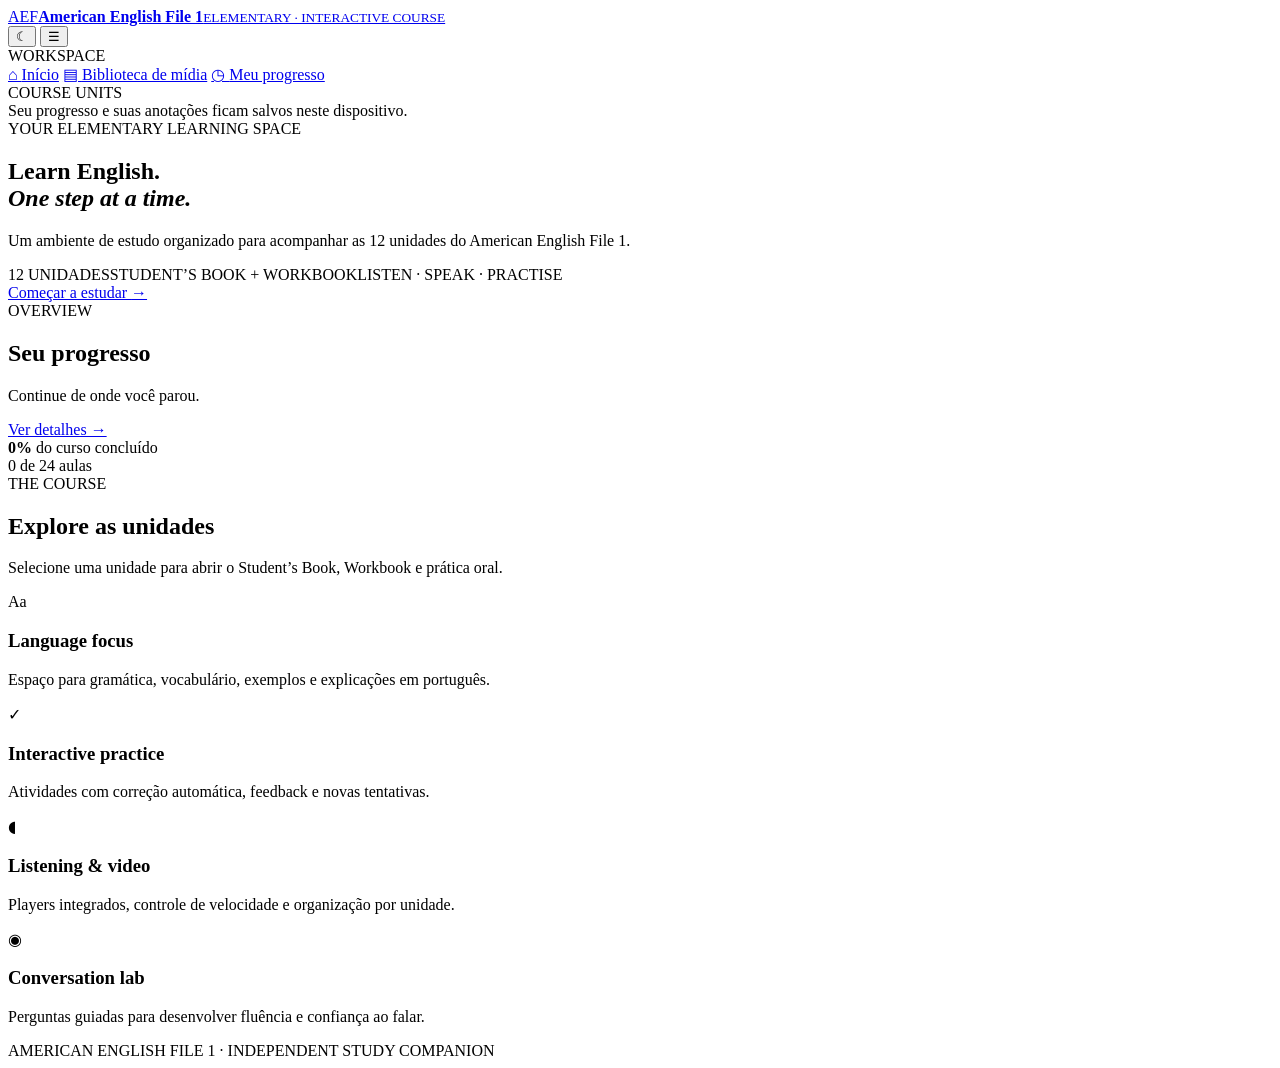
==== index.html @ eca78635 "Add responsive American English File 1 course interface" ====
<!doctype html>
<html lang="pt-BR">
<head>
<meta charset="utf-8">
<meta name="viewport" content="width=device-width, initial-scale=1, viewport-fit=cover">
<meta name="theme-color" content="#172b4d">
<meta name="description" content="American English File 1 — interactive Elementary course companion">
<title>American English File 1 · Elementary</title>
<link rel="stylesheet" href="styles.css">
</head>
<body>
<header class="topbar">
  <a class="brand" href="#home" aria-label="Course home"><span class="brand-mark">AEF</span><span><b>American English File 1</b><small>ELEMENTARY · INTERACTIVE COURSE</small></span></a>
  <div class="top-actions">
    <button id="themeToggle" class="icon-btn" aria-label="Alternar tema" title="Alternar tema">☾</button>
    <button id="menuToggle" class="icon-btn mobile-only" aria-label="Abrir menu">☰</button>
  </div>
</header>
<div class="app-shell">
  <aside class="sidebar" id="sidebar">
    <div class="side-label">WORKSPACE</div>
    <a class="nav-link active" href="#home" data-route="home">⌂ <span>Início</span></a>
    <a class="nav-link" href="#library" data-route="library">▤ <span>Biblioteca de mídia</span></a>
    <a class="nav-link" href="#progress" data-route="progress">◷ <span>Meu progresso</span></a>
    <div class="side-label units-label">COURSE UNITS</div>
    <nav id="unitNav" class="unit-nav"></nav>
    <div class="sidebar-foot">Seu progresso e suas anotações ficam salvos neste dispositivo.</div>
  </aside>
  <main id="main" class="main-content" tabindex="-1">
    <section class="hero">
      <div class="eyebrow">YOUR ELEMENTARY LEARNING SPACE</div>
      <h1>Learn English.<br><em>One step at a time.</em></h1>
      <p>Um ambiente de estudo organizado para acompanhar as 12 unidades do American English File 1.</p>
      <div class="hero-meta"><span>12 UNIDADES</span><span>STUDENT’S BOOK + WORKBOOK</span><span>LISTEN · SPEAK · PRACTISE</span></div>
      <a class="primary-btn" href="#unit-1">Começar a estudar <span>→</span></a>
    </section>
    <section class="section-block">
      <div class="section-heading"><div><span class="eyebrow">OVERVIEW</span><h2>Seu progresso</h2><p>Continue de onde você parou.</p></div><a href="#progress" class="text-link">Ver detalhes →</a></div>
      <div class="progress-card">
        <div class="progress-top"><div><strong id="progressPercent">0%</strong><span> do curso concluído</span></div><span id="progressCount">0 de 24 aulas</span></div>
        <div class="progress-track"><div id="progressBar" class="progress-fill"></div></div>
      </div>
    </section>
    <section class="section-block">
      <div class="section-heading"><div><span class="eyebrow">THE COURSE</span><h2>Explore as unidades</h2><p>Selecione uma unidade para abrir o Student’s Book, Workbook e prática oral.</p></div></div>
      <div class="unit-grid" id="unitGrid"></div>
    </section>
    <section class="section-block feature-grid">
      <article class="feature-card"><span class="feature-icon">Aa</span><h3>Language focus</h3><p>Espaço para gramática, vocabulário, exemplos e explicações em português.</p></article>
      <article class="feature-card"><span class="feature-icon">✓</span><h3>Interactive practice</h3><p>Atividades com correção automática, feedback e novas tentativas.</p></article>
      <article class="feature-card"><span class="feature-icon">◖</span><h3>Listening & video</h3><p>Players integrados, controle de velocidade e organização por unidade.</p></article>
      <article class="feature-card"><span class="feature-icon">◉</span><h3>Conversation lab</h3><p>Perguntas guiadas para desenvolver fluência e confiança ao falar.</p></article>
    </section>
    <footer>AMERICAN ENGLISH FILE 1 · INDEPENDENT STUDY COMPANION</footer>
  </main>
</div>
<div id="toast" class="toast" role="status" aria-live="polite"></div>
<script src="app.js" defer></script>
</body>
</html>
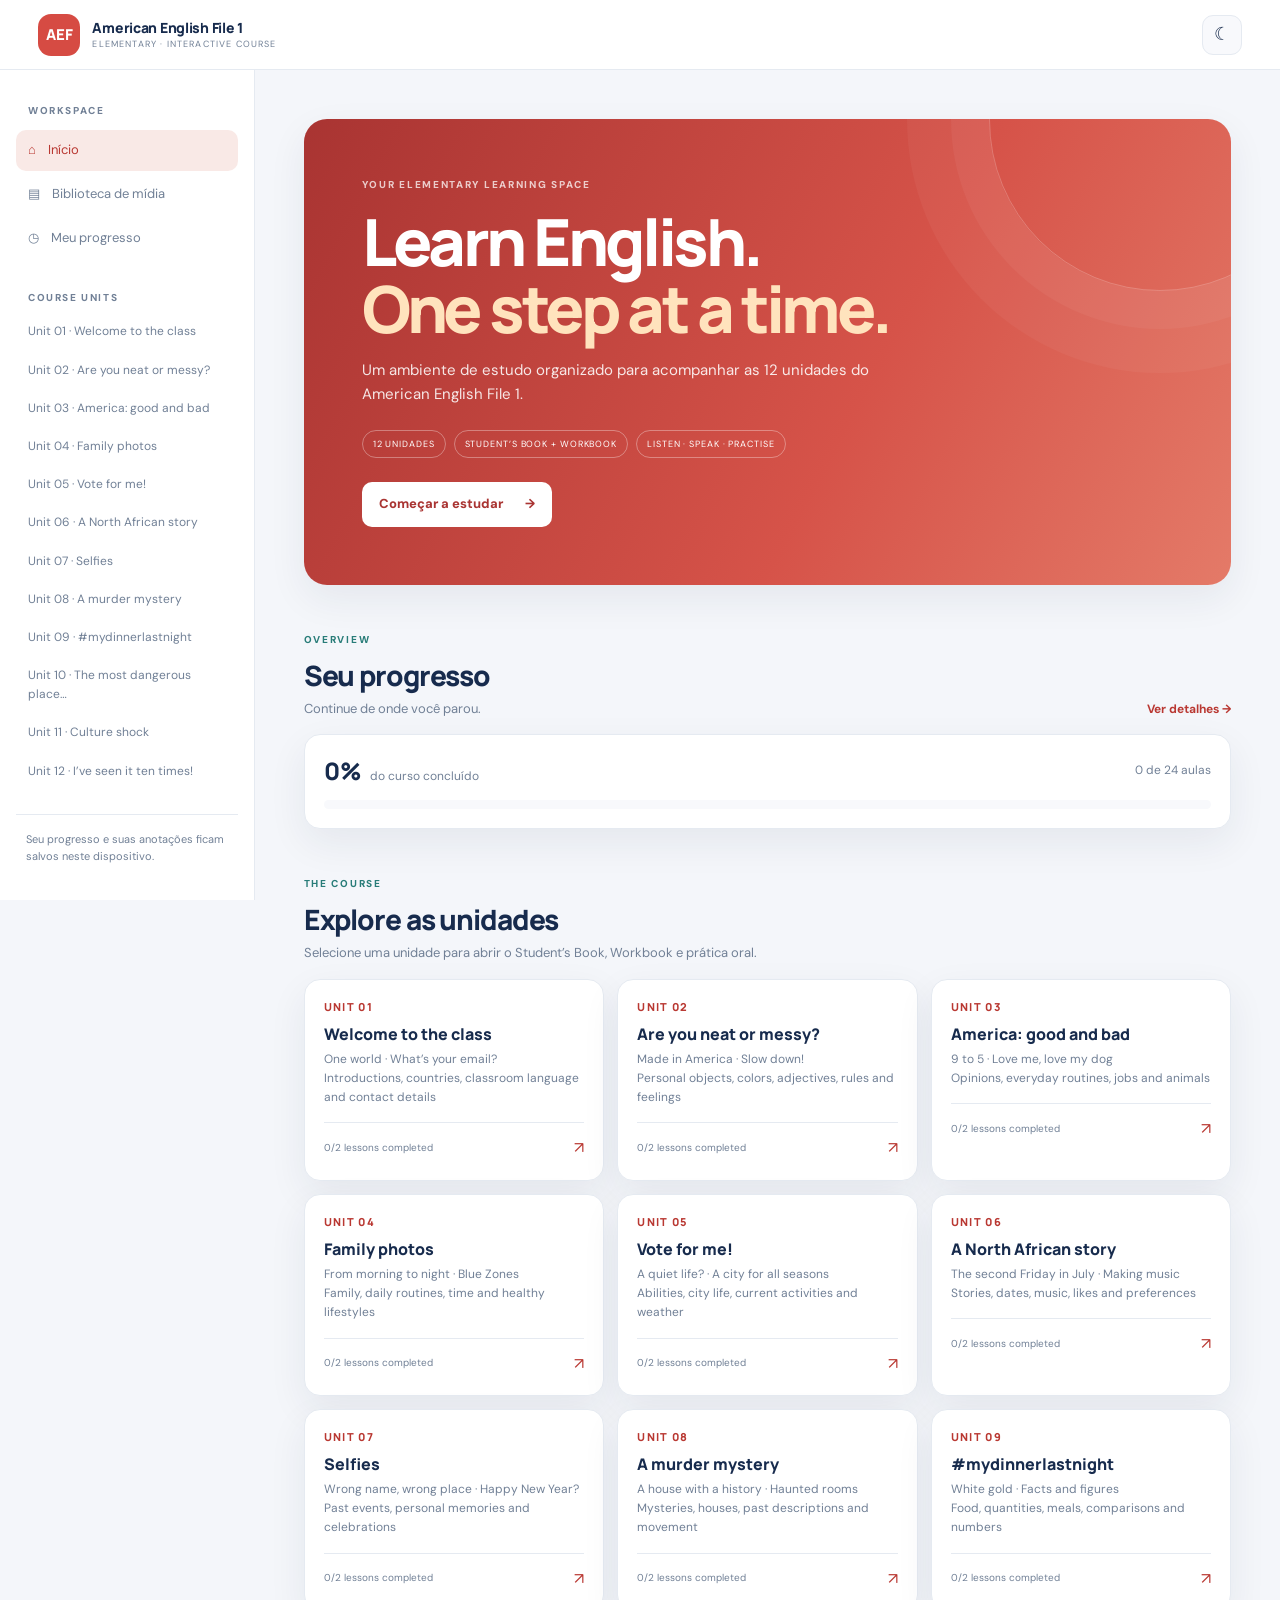
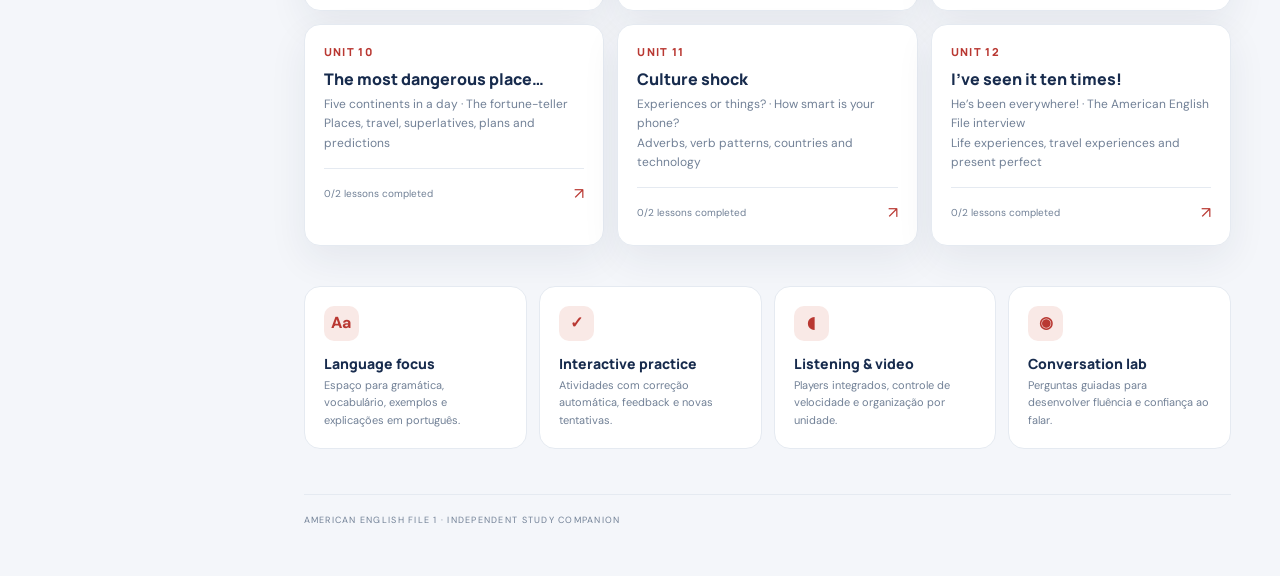
==== commit f7fdbee5: "Refresh course assets to bypass browser cache" ====
--- a/index.html
+++ b/index.html
@@ -6,7 +6,7 @@
 <meta name="theme-color" content="#172b4d">
 <meta name="description" content="American English File 1 — interactive Elementary course companion">
 <title>American English File 1 · Elementary</title>
-<link rel="stylesheet" href="styles.css">
+<link rel="stylesheet" href="styles.css?v=20261117-3">
 </head>
 <body>
 <header class="topbar">
@@ -55,6 +55,6 @@
   </main>
 </div>
 <div id="toast" class="toast" role="status" aria-live="polite"></div>
-<script src="app.js" defer></script>
+<script src="app.js?v=20261117-3" defer></script>
 </body>
 </html>
--- a/styles.css
+++ b/styles.css
@@ -0,0 +1,96 @@
+@import url('https://fonts.googleapis.com/css2?family=DM+Sans:wght@400;500;600;700&family=Manrope:wght@400;500;600;700;800&display=swap');
+:root{color-scheme:light;--bg:#f4f6fa;--surface:#fff;--surface2:#f8f9fc;--ink:#172b4d;--muted:#718096;--line:#e5eaf1;--accent:#d64b43;--accent2:#b93832;--teal:#287c78;--soft:#f9e9e6;--shadow:0 14px 38px rgba(25,42,70,.07)}
+[data-theme="dark"]{color-scheme:dark;--bg:#101722;--surface:#182332;--surface2:#202d3e;--ink:#edf3fb;--muted:#a8b5c6;--line:#2d3b4e;--accent:#f0786e;--accent2:#ff9288;--teal:#68c1b7;--soft:#3a292d;--shadow:0 14px 38px rgba(0,0,0,.22)}
+*{box-sizing:border-box}html{scroll-behavior:smooth;scroll-padding-top:86px}body{margin:0;background:var(--bg);color:var(--ink);font-family:'DM Sans',sans-serif;line-height:1.6}a{color:inherit;text-decoration:none}button,input,textarea,select{font:inherit}button{cursor:pointer}.topbar{height:70px;position:sticky;top:0;z-index:20;background:var(--surface);border-bottom:1px solid var(--line);display:flex;align-items:center;justify-content:space-between;padding:0 clamp(16px,3vw,42px)}.brand{display:flex;gap:12px;align-items:center}.brand-mark{width:42px;height:42px;border-radius:13px;background:var(--accent);color:white;display:grid;place-items:center;font:800 15px Manrope}.brand b{display:block;font:800 14px Manrope;letter-spacing:-.02em}.brand small{display:block;color:var(--muted);font-size:9px;letter-spacing:.13em}.top-actions{display:flex;gap:8px}.icon-btn{border:1px solid var(--line);background:var(--surface2);color:var(--ink);border-radius:11px;width:40px;height:40px;font-size:18px}.mobile-only{display:none}.app-shell{max-width:1600px;margin:auto;display:grid;grid-template-columns:255px minmax(0,1fr);min-height:calc(100vh - 70px)}.sidebar{position:sticky;top:70px;height:calc(100vh - 70px);overflow:auto;background:var(--surface);border-right:1px solid var(--line);padding:25px 16px}.side-label{font-size:10px;font-weight:800;letter-spacing:.16em;color:var(--muted);padding:8px 12px}.nav-link{display:flex;gap:12px;align-items:center;padding:10px 12px;margin:3px 0;border-radius:10px;color:var(--muted);font-size:13px}.nav-link.active,.nav-link:hover{background:var(--soft);color:var(--accent2)}.units-label{margin-top:24px}.unit-nav{display:grid;gap:3px}.unit-nav a{padding:8px 12px;border-radius:9px;color:var(--muted);font-size:12px}.unit-nav a:hover{background:var(--surface2);color:var(--ink)}.sidebar-foot{border-top:1px solid var(--line);margin-top:25px;padding:16px 10px;color:var(--muted);font-size:11px}.main-content{padding:clamp(18px,3.8vw,52px);min-width:0;max-width:1300px;width:100%;margin:auto}.hero{background:linear-gradient(118deg,#a93432,#d65349 60%,#e47a68);border-radius:23px;padding:clamp(26px,5vw,58px);color:#fff;position:relative;overflow:hidden;box-shadow:var(--shadow)}.hero:after{content:"";position:absolute;width:340px;height:340px;border:1px solid #ffffff38;border-radius:50%;right:-100px;top:-170px;box-shadow:0 0 0 38px #ffffff0b,0 0 0 82px #ffffff0a}.eyebrow{font-size:10px;letter-spacing:.17em;font-weight:800;color:var(--teal)}.hero .eyebrow{color:#ffffffbd}.hero h1{font:800 clamp(36px,5.3vw,65px)/1.04 Manrope;letter-spacing:-.055em;margin:15px 0}.hero h1 em{font-style:normal;color:#ffe3bd}.hero p{max-width:570px;color:#ffffffdf;font-size:15px}.hero-meta{display:flex;gap:8px;flex-wrap:wrap;margin:24px 0}.hero-meta span{font-size:9px;letter-spacing:.1em;border:1px solid #ffffff55;border-radius:40px;padding:6px 10px}.primary-btn{display:inline-flex;gap:22px;align-items:center;background:#fff;color:#a93432;padding:12px 17px;border-radius:10px;font-weight:800;font-size:13px}.section-block{margin-top:40px}.section-heading{display:flex;align-items:end;justify-content:space-between;gap:15px;margin-bottom:15px}.section-heading h2{font:800 clamp(21px,2.5vw,28px) Manrope;letter-spacing:-.04em;margin:5px 0}.section-heading p{color:var(--muted);font-size:13px;margin:0}.text-link{color:var(--accent2);font-weight:700;font-size:12px}.progress-card,.feature-card,.unit-card,.panel{background:var(--surface);border:1px solid var(--line);border-radius:16px;padding:19px;box-shadow:var(--shadow)}.progress-top{display:flex;justify-content:space-between;align-items:center;font-size:12px;color:var(--muted)}.progress-top strong{font:800 24px Manrope;color:var(--ink);margin-right:5px}.progress-track{height:9px;background:var(--surface2);border-radius:20px;margin-top:13px;overflow:hidden}.progress-fill{height:100%;width:0;background:linear-gradient(90deg,var(--teal),#7bb8a5);border-radius:20px;transition:width .25s}.unit-grid{display:grid;grid-template-columns:repeat(3,minmax(0,1fr));gap:13px}.unit-card{transition:transform .18s,border-color .18s;min-width:0}.unit-card:hover{transform:translateY(-3px);border-color:var(--accent)}.unit-card .unit-num{font:800 11px Manrope;color:var(--accent2);letter-spacing:.12em}.unit-card h3{font:800 16px Manrope;margin:9px 0 5px}.unit-card p{color:var(--muted);font-size:12px;margin:0;min-height:38px}.unit-card .unit-footer{display:flex;justify-content:space-between;align-items:center;border-top:1px solid var(--line);margin-top:15px;padding-top:12px;color:var(--muted);font-size:10px}.unit-card .arrow{color:var(--accent2);font-size:16px}.feature-grid{display:grid;grid-template-columns:repeat(4,minmax(0,1fr));gap:12px}.feature-card{box-shadow:none}.feature-icon{width:35px;height:35px;display:grid;place-items:center;border-radius:10px;background:var(--soft);color:var(--accent2);font-weight:800}.feature-card h3{font:800 14px Manrope;margin:13px 0 4px}.feature-card p{font-size:11px;color:var(--muted);margin:0}footer{border-top:1px solid var(--line);margin-top:45px;padding-top:18px;color:var(--muted);font-size:9px;letter-spacing:.14em}
+.lesson-head{display:flex;justify-content:space-between;gap:15px;align-items:flex-start;margin-bottom:22px}.lesson-head h1{font:800 clamp(27px,4vw,42px) Manrope;letter-spacing:-.05em;margin:6px 0}.lesson-head p{color:var(--muted);margin:0}.lesson-actions{display:flex;gap:8px;flex-wrap:wrap}.pill{background:var(--surface2);border:1px solid var(--line);padding:5px 9px;border-radius:30px;font-size:10px;color:var(--muted)}.tabs{display:flex;gap:6px;overflow:auto;border-bottom:1px solid var(--line);margin:22px 0 18px}.tab-btn{white-space:nowrap;border:0;border-bottom:2px solid transparent;padding:11px 14px;background:transparent;color:var(--muted);font-weight:700;font-size:12px}.tab-btn.active{border-color:var(--accent);color:var(--accent2)}.content-grid{display:grid;grid-template-columns:1.1fr .9fr;gap:14px}.panel h2{font:800 18px Manrope;margin:0 0 10px}.panel h3{font:800 14px Manrope}.panel p,.panel li{font-size:13px}.muted{color:var(--muted)}.callout{background:var(--surface2);border-left:3px solid var(--teal);padding:12px;border-radius:8px;font-size:12px}.practice-q{padding:15px 0;border-top:1px solid var(--line)}.practice-q:first-child{border-top:0}.practice-q label{display:block;font-weight:700;font-size:13px;margin-bottom:8px}.practice-q input{width:100%;border:1px solid var(--line);border-radius:9px;background:var(--surface2);color:var(--ink);padding:10px}.option-list{display:grid;gap:7px}.option{display:flex;gap:9px;align-items:center;border:1px solid var(--line);border-radius:9px;padding:9px;font-size:12px}.feedback{font-size:11px;margin-top:8px;padding:8px;border-radius:8px}.feedback.good{background:#e0f3e8;color:#20643c}.feedback.bad{background:#fae6e3;color:#8a3029}.action-btn{border:0;border-radius:9px;background:var(--accent);color:white;padding:10px 14px;font-weight:800;font-size:12px}.secondary-btn{border:1px solid var(--line);border-radius:9px;background:var(--surface2);color:var(--ink);padding:9px 12px;font-weight:700;font-size:11px}.conversation-list{display:grid;gap:10px}.conversation-item{background:var(--surface2);border:1px solid var(--line);padding:13px;border-radius:10px}.conversation-item b{display:block;font-size:12px}.conversation-item p{margin:4px 0 0;color:var(--muted);font-size:12px}.notes-area{width:100%;min-height:120px;resize:vertical;border:1px solid var(--line);border-radius:10px;padding:12px;background:var(--surface2);color:var(--ink)}.media-row{display:grid;grid-template-columns:1fr auto;gap:10px;align-items:center;border-bottom:1px solid var(--line);padding:12px 0}.media-row audio,.media-row video{width:100%;max-width:100%}.speed-select{border:1px solid var(--line);border-radius:8px;padding:7px;background:var(--surface2);color:var(--ink)}.empty-state{border:1px dashed var(--line);border-radius:12px;padding:22px;color:var(--muted);font-size:12px}.toast{position:fixed;bottom:20px;left:50%;transform:translate(-50%,20px);background:var(--ink);color:var(--bg);padding:10px 16px;border-radius:10px;font-size:12px;opacity:0;pointer-events:none;transition:.2s;z-index:50}.toast.show{opacity:1;transform:translate(-50%,0)}
+@media(max-width:1050px){.unit-grid{grid-template-columns:repeat(2,minmax(0,1fr))}.feature-grid{grid-template-columns:repeat(2,minmax(0,1fr))}.content-grid{grid-template-columns:1fr}}
+@media(max-width:720px){.topbar{height:62px}.mobile-only{display:block}.app-shell{display:block}.sidebar{position:fixed;z-index:30;top:62px;bottom:0;left:0;width:min(82vw,310px);height:auto;transform:translateX(-105%);transition:transform .22s;box-shadow:var(--shadow)}.sidebar.open{transform:translateX(0)}.main-content{padding:16px}.hero{border-radius:17px;padding:26px 22px}.hero h1{font-size:39px}.hero p{font-size:13px}.hero-meta{gap:6px}.hero-meta span{font-size:8px}.unit-grid{grid-template-columns:1fr 1fr;gap:9px}.unit-card{padding:14px}.unit-card h3{font-size:13px}.unit-card p{font-size:10px;min-height:50px}.feature-grid{gap:8px}.feature-card{padding:13px}.feature-card p{font-size:10px}.section-block{margin-top:29px}.section-heading{align-items:flex-start}.section-heading p{font-size:11px}.progress-card{padding:15px}.progress-top{font-size:10px}.lesson-head{display:block}.lesson-actions{margin-top:12px}}
+@media(max-width:390px){.unit-grid{grid-template-columns:1fr}.feature-grid{grid-template-columns:1fr 1fr}.brand b{font-size:12px}.brand small{font-size:8px}}
+@media(prefers-reduced-motion:reduce){*{scroll-behavior:auto!important;transition:none!important}}
+
+/* Source-based course content */
+.grammar-grid{display:grid;grid-template-columns:repeat(2,minmax(0,1fr));gap:13px}
+.grammar-card{min-width:0}
+.grammar-card h3{font:800 16px Manrope;margin:8px 0}
+.example-box{background:var(--surface2);border:1px solid var(--line);border-radius:9px;padding:11px;margin:12px 0;font-size:12px}
+.example-box .muted{margin-top:5px}
+.error-box{background:var(--soft);border-radius:9px;padding:11px;font-size:12px;margin-top:10px}
+.vocab-list,.chunk-list{display:grid;gap:0}
+.vocab-row,.chunk-row{display:grid;grid-template-columns:minmax(125px,.65fr) minmax(0,1.35fr);gap:15px;padding:12px 0;border-bottom:1px solid var(--line);font-size:12px}
+.vocab-row:last-child,.chunk-row:last-child{border-bottom:0}
+.vocab-row small,.chunk-row small{display:block;color:var(--muted);font-size:11px;margin-top:4px}
+.schedule-list{display:grid;gap:0;margin-top:10px}
+.schedule-row{display:flex;justify-content:space-between;gap:12px;padding:8px 0;border-bottom:1px solid var(--line);font-size:12px}
+.schedule-row:last-child{border-bottom:0}
+.practice-q{padding:14px 0;border-top:1px solid var(--line)}
+.practice-q:first-child{border-top:0}
+.practice-q>label{display:block;font-weight:700;font-size:13px;margin-bottom:9px}
+.option-list{display:grid;gap:7px}
+.option{display:flex;align-items:center;gap:8px;padding:9px;border:1px solid var(--line);border-radius:9px;font-size:12px;cursor:pointer}
+.option input{accent-color:var(--accent)}
+.answer-input{width:100%;padding:10px;border:1px solid var(--line);border-radius:9px;background:var(--surface2);color:var(--ink)}
+.feedback{display:none;margin-top:8px;padding:8px 10px;border-radius:8px;font-size:11px}
+.feedback.good,.feedback.bad{display:block}
+.feedback.good{background:#e0f3e8;color:#20643c}
+.feedback.bad{background:#fae6e3;color:#8a3029}
+.quiz-result{display:inline-block;margin-left:12px;font-weight:800;font-size:12px}
+.media-entry{border:1px solid var(--line);border-radius:11px;margin:10px 0;overflow:hidden;background:var(--surface)}
+.media-entry>summary{display:grid;grid-template-columns:72px minmax(0,1fr) 22px;gap:12px;align-items:center;padding:12px;cursor:pointer;list-style:none}
+.media-entry>summary::-webkit-details-marker{display:none}
+.media-entry>summary b,.media-entry>summary small{display:block}
+.media-entry>summary b{font-size:12px}
+.media-entry>summary small{color:var(--muted);font-size:10px;margin-top:3px}
+.track-number{display:inline-grid;place-items:center;background:var(--surface2);border-radius:8px;padding:8px;font-size:11px;font-weight:800;color:var(--accent2)}
+.media-entry-body{padding:12px;border-top:1px solid var(--line);min-width:0}
+.media-entry-body audio,.media-entry-body video{display:block;width:100%;max-width:100%;margin:10px 0}
+.media-entry-body video{aspect-ratio:16/9;background:#111;border-radius:9px}
+.media-status{font-size:11px;color:var(--muted);overflow-wrap:anywhere}
+.speed-label{display:flex;gap:8px;align-items:center;color:var(--muted);font-size:11px}
+.speed-select{border:1px solid var(--line);border-radius:8px;padding:6px;background:var(--surface2);color:var(--ink)}
+.listening-prompts{margin-top:12px}
+.prompt-row{padding:9px 0;border-top:1px solid var(--line)}
+.prompt-row b{font-size:11px;color:var(--teal)}
+.prompt-row p{font-size:11px;color:var(--muted);margin:4px 0}
+@media(max-width:720px){.grammar-grid{grid-template-columns:1fr}.vocab-row,.chunk-row{grid-template-columns:1fr;gap:5px}.media-entry>summary{grid-template-columns:60px minmax(0,1fr) 18px;padding:10px}.track-number{font-size:10px;padding:7px}.quiz-result{display:block;margin:10px 0 0}}
+@media print{.tabs,.lesson-actions,.action-btn,.secondary-btn{display:none!important}.media-entry:not([open]) .media-entry-body{display:none}.panel,.grammar-card{break-inside:avoid}}
+
+
+/* Exercise layout fix: keep question text, radio controls and options aligned */
+.practice-q > .question-label{display:block;font-weight:700;font-size:13px;line-height:1.5;margin:0 0 10px}
+.practice-q .option-list{display:grid;grid-template-columns:1fr;gap:8px}
+.practice-q .option{display:flex;flex-direction:row;align-items:flex-start;justify-content:flex-start;gap:10px;width:100%;min-width:0;padding:11px 13px;margin:0;text-align:left;line-height:1.45;background:var(--surface2)}
+.practice-q .option input[type="radio"]{display:block;flex:0 0 17px;width:17px;height:17px;min-width:17px;margin:2px 0 0;accent-color:var(--accent)}
+.practice-q .option input[type="radio"] + span{min-width:0;flex:1}
+.practice-q .answer-input{display:block;width:100%;min-height:44px;padding:11px 12px}
+.practice-q .feedback{line-height:1.5;overflow-wrap:anywhere}
+.quiz .action-btn{margin-top:12px}
+.quiz-result{vertical-align:middle}
+@media(min-width:721px){.practice-q .option-list{grid-template-columns:repeat(2,minmax(0,1fr))}}
+@media(max-width:720px){.practice-q .option{padding:12px}.practice-q .option-list{grid-template-columns:1fr}}
+
+
+/* Refined lesson completion footer */
+.lesson-footer-actions{display:flex;align-items:center;justify-content:space-between;gap:16px;flex-wrap:wrap;margin-top:28px;padding-top:18px;border-top:1px solid var(--line)}
+.completion-actions{display:flex;align-items:center;gap:10px;flex-wrap:wrap}
+.completion-btn{display:inline-flex;align-items:center;gap:9px;min-height:44px;padding:8px 13px;border:1px solid var(--line);border-radius:11px;background:var(--surface);color:var(--ink);font-size:12px;font-weight:700;line-height:1.2;white-space:nowrap;box-shadow:0 2px 8px rgba(15,25,40,.04);transition:background .18s,border-color .18s,transform .18s}
+.completion-btn:hover{border-color:var(--accent);transform:translateY(-1px)}
+.completion-icon{display:grid;place-items:center;width:22px;height:22px;border-radius:7px;background:var(--surface2);color:var(--muted);font-size:13px;font-weight:800}
+.completion-state{padding-left:8px;border-left:1px solid var(--line);color:var(--muted);font-size:10px;font-weight:600}
+.completion-btn.is-complete{border-color:color-mix(in srgb,var(--teal) 45%,var(--line));background:color-mix(in srgb,var(--teal) 9%,var(--surface));color:var(--teal)}
+.completion-btn.is-complete .completion-icon{background:var(--teal);color:#fff}
+.completion-btn.is-complete .completion-state{color:var(--teal)}
+.next-unit-link{display:inline-flex;align-items:center;gap:13px;padding:10px 14px;border-radius:10px;background:var(--soft);color:var(--accent2);font-size:12px;font-weight:800;white-space:nowrap;transition:gap .18s,transform .18s}
+.next-unit-link:hover{gap:18px;transform:translateX(2px)}
+@media(max-width:600px){.lesson-footer-actions{align-items:stretch;flex-direction:column}.completion-actions{display:grid;grid-template-columns:1fr 1fr}.completion-btn{justify-content:flex-start;gap:7px;padding:9px 10px;white-space:normal}.completion-state{display:none}.next-unit-link{justify-content:space-between}}
+@media(max-width:360px){.completion-actions{grid-template-columns:1fr}.completion-btn{justify-content:center}}
+
+
+/* Final compact footer action layout */
+.lesson-footer-actions{display:grid;grid-template-columns:minmax(0,1fr) minmax(0,1fr) auto;align-items:center;gap:10px;margin-top:24px;padding-top:18px;border-top:1px solid var(--line)}
+.completion-actions{display:contents}
+.completion-btn{width:100%;min-width:0;justify-content:flex-start;min-height:46px;padding:8px 12px;border-radius:10px;white-space:nowrap}
+.completion-btn>span:nth-child(2){overflow:hidden;text-overflow:ellipsis}
+.completion-state{margin-left:auto;padding-left:9px}
+.next-unit-link{min-height:42px;justify-content:center;padding:9px 13px;border:1px solid color-mix(in srgb,var(--accent) 18%,var(--line));background:var(--surface);white-space:nowrap}
+@media(max-width:680px){.lesson-footer-actions{grid-template-columns:repeat(2,minmax(0,1fr));gap:9px}.completion-btn{white-space:normal;min-height:48px}.completion-state{display:none}.next-unit-link{grid-column:1/-1;justify-content:space-between}}
+@media(max-width:380px){.lesson-footer-actions{grid-template-columns:1fr}.next-unit-link{grid-column:auto}.completion-btn{justify-content:flex-start}}
